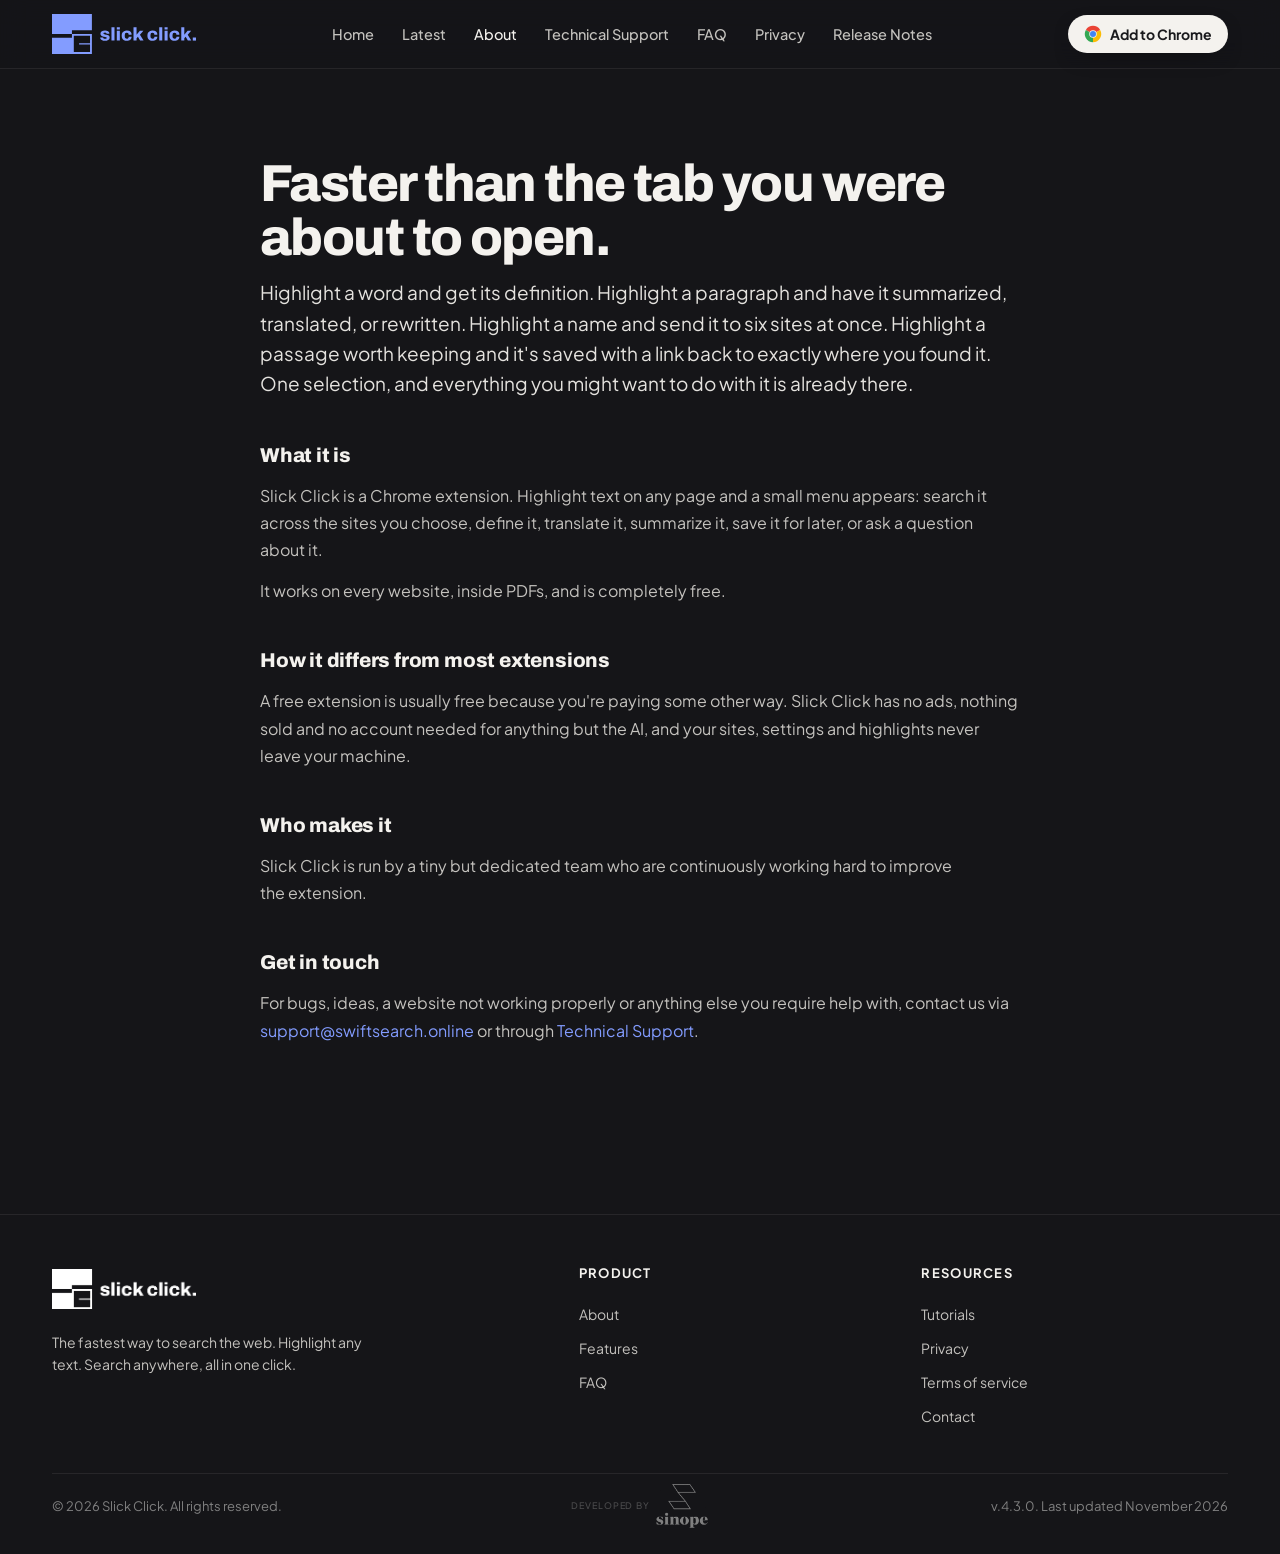
==== about.html @ 1b17d701 "Add files via upload" ====
<!doctype html>
<html lang="en">
<head>
<meta charset="utf-8" />
<meta name="viewport" content="width=device-width, initial-scale=1" />
<title>About | Slick Click</title>
<link rel="preconnect" href="https://fonts.googleapis.com" />
<link rel="preconnect" href="https://fonts.gstatic.com" crossorigin />
<link href="https://fonts.googleapis.com/css2?family=Archivo:wght@700;800&family=Plus+Jakarta+Sans:ital,wght@0,400;0,500;0,600;0,700;0,800;1,700;1,800&family=JetBrains+Mono:wght@400;500&display=swap" rel="stylesheet" />
<link rel="stylesheet" href="page.css" />
<style id="nav-match">.nav,nav{position:sticky;top:0;z-index:50;backdrop-filter:blur(14px) saturate(140%);-webkit-backdrop-filter:blur(14px) saturate(140%);background:rgba(21,21,24,0.55);border-bottom:1px solid var(--line)}.nav-inner,.nav-inner.wrap{height:68px;min-height:0;padding:0 32px;max-width:1240px;margin:0 auto}.brand img{height:40px!important;width:auto}.nav-links{gap:28px}.nav-cta{padding:10px 16px;transition:transform .15s,box-shadow .15s}.nav-cta:hover{transform:translateY(-1px);box-shadow:0 10px 30px -10px rgba(244,242,238,0.4);filter:none}</style>
<style id="nav-fit">@media (max-width:1180px){.nav-links{gap:18px!important}.nav-links a{font-size:13.5px!important}}@media (max-width:1020px){.nav-links{display:none!important}}</style>
<link rel="icon" href="/favicon.svg" type="image/svg+xml" /><link rel="icon" href="/favicon.ico" sizes="any" /><link rel="apple-touch-icon" href="/apple-touch-icon.png" /><style id="site-match">h1,h2,h3,h4{font-family:"Archivo","Plus Jakarta Sans",sans-serif!important;font-weight:800}h3,h4{font-weight:700}.brand-lockup{display:block;position:relative;height:40px;width:calc(40px * 3032 / 840);background:url(slick-click-lockup-noperiod.svg) left center/contain no-repeat}.brand-lockup::after{content:"";position:absolute;inset:0;background:url(slick-click-period.svg) left center/contain no-repeat}@media(prefers-reduced-motion:no-preference){.brand-lockup::after{animation:dotFlash 2.4s ease-in-out infinite}}@keyframes dotFlash{0%,100%{opacity:1}50%{opacity:.08}}</style></head>
<body>
<div class="bg"></div>
<div class="nav">
<div class="wrap nav-inner">
<a class="brand" href="index.html"><span class="brand-lockup" role="img" aria-label="Slick Click"></span></a>
<div class="nav-links"><a href="index.html">Home</a><a href="latest.html">Latest</a><a href="about.html" aria-current="page">About</a><a href="support.html">Technical Support</a><a href="index.html#faq">FAQ</a><a href="privacy.html">Privacy</a><a href="release-notes.html">Release Notes</a></div>
<a href="https://chromewebstore.google.com/detail/swift-search/lididcfmfpaiaeapmjpddgicifbjelja?hl=en-US&amp;utm_source=ext_sidebar" target="_blank" rel="noopener" class="nav-cta"><svg width="18" height="18" viewBox="0 0 24 24" fill="none"><path d="M12 12L2.474 6.5A11 11 0 0 1 21.526 6.5Z" fill="#EA4335"></path><path d="M12 12L21.526 6.5A11 11 0 0 1 12 23Z" fill="#FBBC05"></path><path d="M12 12L12 23A11 11 0 0 1 2.474 6.5Z" fill="#34A853"></path><circle cx="12" cy="12" r="5" fill="#F4F2EE"></circle><circle cx="12" cy="12" r="4" fill="#4285F4"></circle></svg> Add to Chrome</a>
</div>
</div>
<main class="wrap">
<article class="doc">
<h1>Faster than the tab you were about to open.</h1>
<p class="lede">Highlight a word and get its definition. Highlight a paragraph and have it summarized, translated, or rewritten. Highlight a name and send it to six sites at once. Highlight a passage worth keeping and it's saved with a link back to exactly where you found it. One selection, and everything you might want to do with it is already there.</p>
<h2>What it is</h2>
<p>Slick Click is a Chrome extension. Highlight text on any page and a small menu appears: search it across the sites you choose, define it, translate it, summarize it, save it for later, or ask a question about it.</p>
<p>It works on every website, inside PDFs, and is completely free.</p>
<h2>How it differs from most extensions</h2>
<p>A free extension is usually free because you're paying some other way. Slick Click has no ads, nothing sold and no account needed for anything but the AI, and your sites, settings and highlights never leave your machine.</p>
<h2>Who makes it</h2>
<p>Slick Click is run by a tiny but dedicated team who are continuously working hard to improve the extension.</p>
<h2>Get in touch</h2>
<p>For bugs, ideas, a website not working properly or anything else you require help with, contact us via <a href="mailto:support@swiftsearch.online">support@swiftsearch.online</a> or through <a href="support.html">Technical Support</a>.</p>
</article>
</main>
<footer>
<div class="wrap">
<div class="foot-grid">
<div>
<a class="brand foot-brand" href="index.html"><img src="slick-click-lockup.png" alt="Slick Click" /></a>
<p class="foot-blurb">The fastest way to search the web. Highlight any text. Search anywhere, all in one click.</p>
</div>
<div><h6>Product</h6><ul><li><a href="about.html">About</a></li><li><a href="index.html#features">Features</a></li><li><a href="index.html#faq">FAQ</a></li></ul></div>
<div><h6>Resources</h6><ul><li><a href="tutorials.html">Tutorials</a></li><li><a href="privacy.html">Privacy</a></li><li><a href="terms.html">Terms of service</a></li><li><a href="support.html">Contact</a></li></ul></div>
</div>
<div class="foot-bottom">
<span>© 2026 Slick Click. All rights reserved.</span>
<a href="https://sinope.online" class="sinope-credit-plain" title="Sinope, Publisher" aria-label="Developed by Sinope"><span class="dev-by">Developed by</span><img src="sinope-lockup-gray.png" alt="Sinope" /></a>
<span>v.4.3.0. Last updated November 2026</span>
</div>
</div>
</footer>
</body>
</html>
---- page.css ----
:root{--bg-0:#151518;--bg-1:#1a1a1d;--line:rgba(244,242,238,0.08);--line-2:rgba(244,242,238,0.14);--ink-0:#F4F2EE;--ink-1:#E4E2DE;--ink-2:#C4C2BE;--ink-3:#A19FA3;--blue:#839cff;--blue-soft:#839cff;--highlight:rgba(131,156,255,0.32);--font:'Plus Jakarta Sans',system-ui,-apple-system,sans-serif;--mono:'JetBrains Mono',ui-monospace,monospace}
*{box-sizing:border-box}html,body{margin:0;padding:0}
body{font-family:var(--font);color:var(--ink-1);background:var(--bg-0);-webkit-font-smoothing:antialiased;-moz-osx-font-smoothing:grayscale;overflow-x:hidden}
::selection{background:var(--highlight);color:#F4F2EE}
a{color:var(--blue-soft);text-decoration:none}a:hover{color:#9fb1ff}
.bg{position:fixed;inset:0;z-index:-1;pointer-events:none;background:#151518}
.wrap{max-width:1240px;margin:0 auto;padding:0 32px}
.nav{position:sticky;top:0;z-index:50;backdrop-filter:blur(14px) saturate(140%);-webkit-backdrop-filter:blur(14px) saturate(140%);background:rgba(21,21,24,0.55);border-bottom:1px solid var(--line)}
.nav-inner{display:flex;align-items:center;justify-content:space-between;min-height:68px;gap:20px;padding-top:10px;padding-bottom:10px}
.brand{display:inline-flex;align-items:center}.brand img{height:34px;width:auto;display:block}
.nav-links{display:flex;gap:22px;flex-wrap:nowrap}
.nav-links a{white-space:nowrap;font-size:14.5px;color:var(--ink-2);font-weight:500;transition:color .15s}
.nav-links a:hover,.nav-links a[aria-current="page"]{color:#F4F2EE}
.nav-cta{white-space:nowrap;display:inline-flex;align-items:center;gap:8px;padding:10px 18px;border-radius:999px;font-size:14px;font-weight:700;color:#1a1a1d;background:#F4F2EE;box-shadow:0 8px 24px -12px rgba(0,0,0,.6)}
.nav-cta:hover{color:#1a1a1d;filter:brightness(1.06)}
main,main.wrap{padding-top:88px;padding-bottom:96px}
.doc{max-width:760px;margin:0 auto}
.doc .eyebrow{font-size:12px;font-weight:700;letter-spacing:.18em;text-transform:uppercase;color:var(--blue-soft);margin-bottom:14px}
.doc h1{margin:0 0 12px;font-size:clamp(34px,5vw,52px);line-height:1.04;letter-spacing:-.03em;color:#F4F2EE}
.doc .updated{margin:0 0 40px;font-family:var(--mono);font-size:13px;color:var(--ink-3)}
.doc .lede{font-size:19px;line-height:1.6;color:var(--ink-1);margin:0 0 40px;text-wrap:pretty}
.doc h2{margin:44px 0 14px;font-size:20px;line-height:1.25;letter-spacing:-.01em;color:#F4F2EE}
.doc h2 .n{font-family:var(--mono);font-size:14px;color:var(--blue-soft);margin-right:10px}
.doc p,.doc li{font-size:16px;line-height:1.7;color:var(--ink-2);text-wrap:pretty}
.doc p{margin:0 0 14px}
.doc ul{margin:0 0 16px;padding-left:20px;display:grid;gap:8px}
.doc strong{color:var(--ink-1);font-weight:700}
.doc .callout{margin:0 0 36px;padding:20px 22px;border:1px solid var(--line-2);border-radius:14px;background:linear-gradient(180deg,rgba(244,242,238,.04),rgba(244,242,238,.01))}
.doc .callout p:last-child{margin:0}
.doc hr{margin:48px 0 0;border:0;border-top:1px solid var(--line)}
.doc .doc-foot{margin-top:24px;display:flex;gap:18px;flex-wrap:wrap;font-size:14px}
footer{border-top:1px solid var(--line);margin-top:60px;padding:50px 0 40px}
.foot-grid{display:grid;grid-template-columns:1.6fr 1fr 1fr;gap:36px;margin-bottom:40px}
.foot-grid h6{color:#F4F2EE;margin:0 0 16px;font-size:13px;text-transform:uppercase;letter-spacing:.1em;font-weight:700}
.foot-grid a,.foot-grid li{display:block;color:var(--ink-2);font-size:14px;padding:4px 0;list-style:none}
.foot-grid a:hover{color:#F4F2EE}.foot-grid ul{padding:0;margin:0}
.foot-brand{margin-bottom:18px}.foot-brand img{height:40px;width:auto}
.foot-blurb{color:var(--ink-2);font-size:14px;line-height:1.6;margin:0;max-width:320px}
.foot-bottom{display:flex;justify-content:space-between;align-items:center;color:#808080;font-size:13px;padding-top:24px;border-top:1px solid var(--line);gap:16px;position:relative}
.foot-bottom a{color:#808080}.foot-bottom a:hover{color:#F4F2EE}
.sinope-credit-plain{display:inline-flex;align-items:center;gap:0;color:#808080;position:absolute;left:50%;top:calc(50% + 12px);transform:translate(-50%,-50%)}
.sinope-credit-plain:hover{color:#808080}
.sinope-credit-plain img{height:46px;width:auto;display:block;margin-left:5px}
.sinope-credit-plain .dev-by{font-size:9px;text-transform:uppercase;letter-spacing:.1em;opacity:.5;font-weight:500}
@media (max-width:880px){.nav-links{display:none}main,main.wrap{padding-top:64px;padding-bottom:72px}.foot-grid{grid-template-columns:1fr 1fr}.sinope-credit-plain{position:static;transform:none}.foot-bottom{flex-wrap:wrap;gap:12px}}

/* Utility (auth) pages */
.auth{max-width:460px;margin:0 auto}
.auth-card{border:1px solid var(--line-2);border-radius:16px;padding:32px;background:linear-gradient(180deg,rgba(244,242,238,.04),rgba(244,242,238,.01)),#101012}
.auth h1{margin:0 0 10px;font-size:26px;line-height:1.2;letter-spacing:-.02em;color:#F4F2EE}
.auth .eyebrow{font-size:12px;font-weight:700;letter-spacing:.18em;text-transform:uppercase;color:var(--blue-soft);margin-bottom:12px}
.auth p{font-size:15px;line-height:1.6;color:var(--ink-2);margin:0}
.auth .subhead{margin:0 0 24px}
.status{display:flex;align-items:center;gap:10px;padding:14px 16px;border-radius:12px;border:1px solid var(--line-2);background:rgba(244,242,238,.03);margin:0 0 20px}
.status p{margin:0;font-size:14.5px;line-height:1.5;color:var(--ink-1)}
.status--working{border-color:var(--line-2);background:rgba(244,242,238,.04)}
.status--working p{color:var(--ink-2)}
.status--ok{border-color:rgba(52,168,83,.38);background:rgba(52,168,83,.12)}
.status--ok p{color:#7bd996}
.status--error{border-color:rgba(239,68,68,.4);background:rgba(239,68,68,.12)}
.status--error p{color:#f98a8a}
.status--info{border-color:rgba(131,156,255,.4);background:rgba(131,156,255,.12)}
.status--info p{color:var(--blue-soft)}
.spinner{flex:0 0 auto;width:15px;height:15px;border-radius:50%;border:2px solid rgba(244,242,238,.18);border-top-color:var(--blue-soft);animation:spin .8s linear infinite}
@keyframes spin{to{transform:rotate(360deg)}}
.field{display:grid;gap:7px;margin:0 0 18px}
.field label{font-size:13px;font-weight:600;color:var(--ink-1)}
.field input{width:100%;padding:11px 14px;border-radius:10px;border:1px solid var(--line-2);background:rgba(0,0,0,.25);color:#F4F2EE;font-family:var(--font);font-size:15px;outline:none}
.field input::placeholder{color:var(--ink-3)}
.field input:focus{border-color:var(--blue-soft);box-shadow:0 0 0 3px rgba(131,156,255,.16)}
.field .hint{font-size:12.5px;color:var(--ink-3)}
.btn{white-space:nowrap;display:inline-flex;align-items:center;justify-content:center;gap:8px;width:100%;padding:12px 18px;border:0;border-radius:10px;font-family:var(--font);font-size:15px;font-weight:700;color:#151518;background:#839cff;box-shadow:none;cursor:pointer}
.btn:hover{color:#151518;background:#9fb1ff;filter:none}
[hidden]{display:none!important}
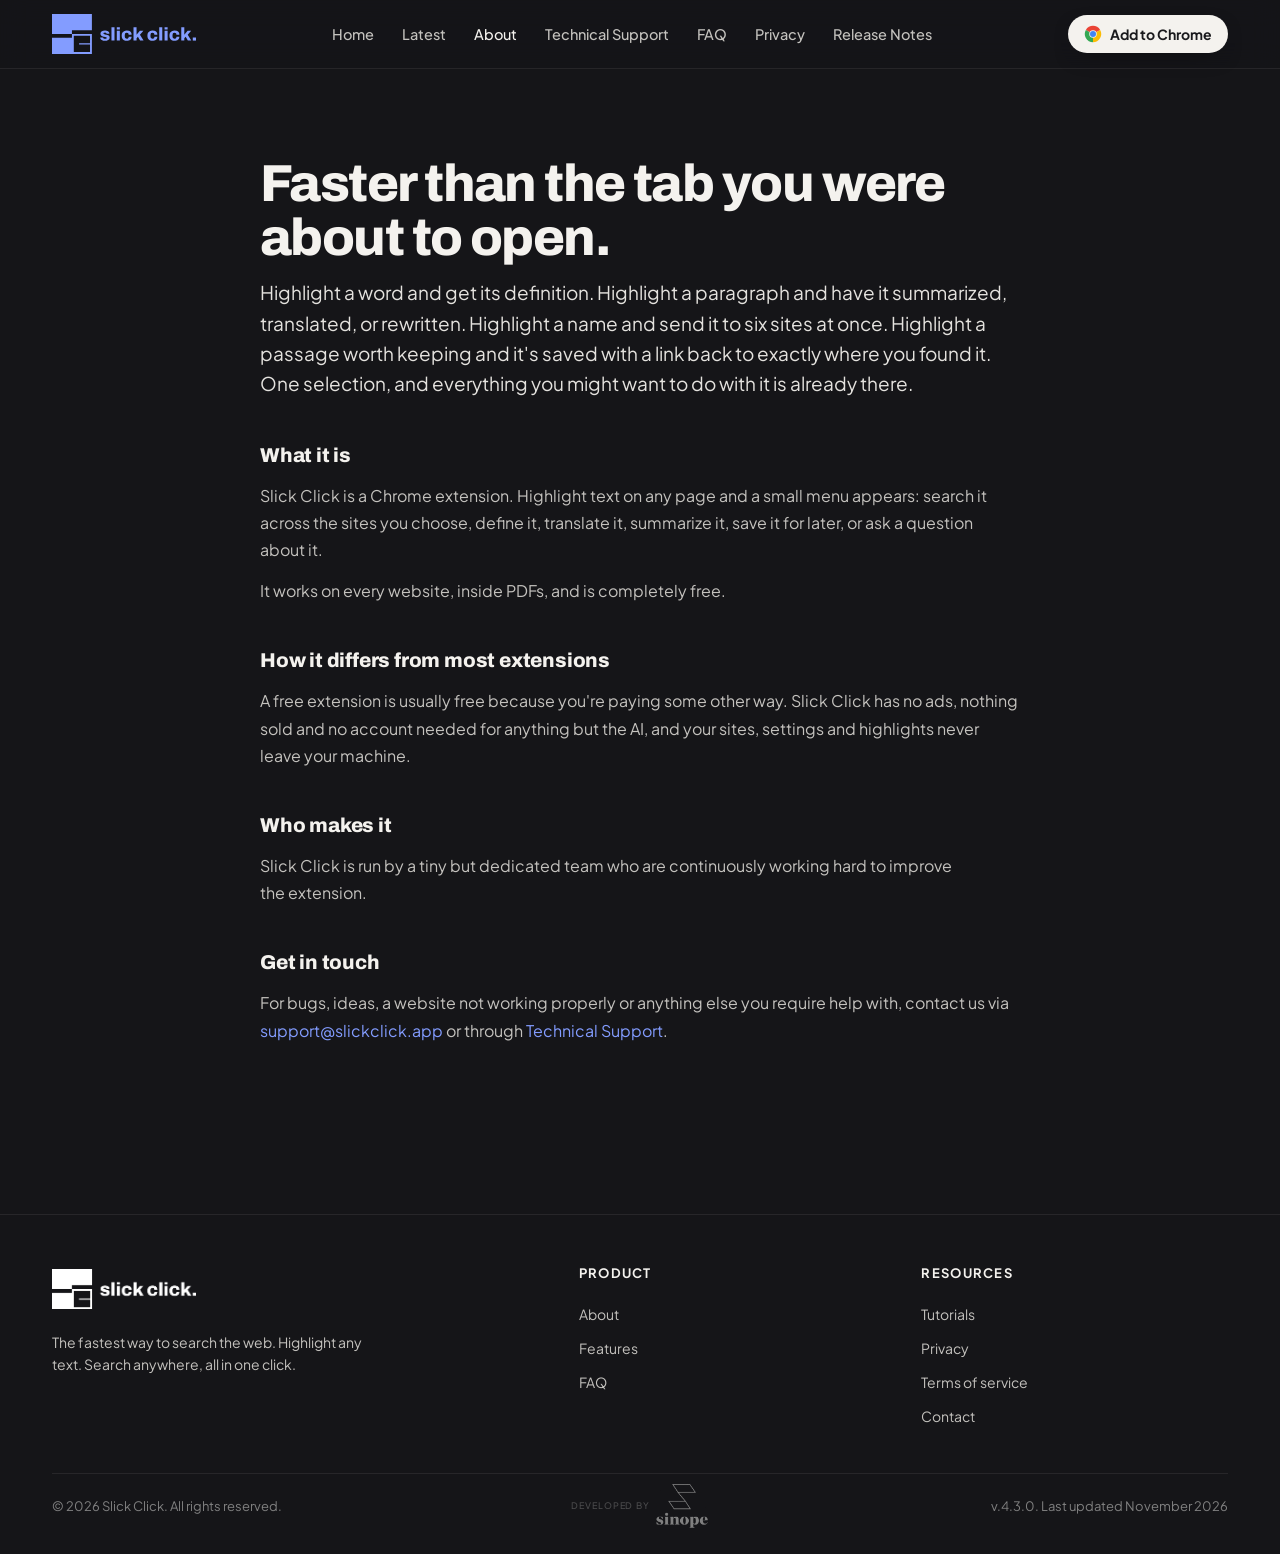
==== commit 836bb5b8: "Add files via upload" ====
--- a/about.html
+++ b/about.html
@@ -32,7 +32,7 @@
 <h2>Who makes it</h2>
 <p>Slick Click is run by a tiny but dedicated team who are continuously working hard to improve the extension.</p>
 <h2>Get in touch</h2>
-<p>For bugs, ideas, a website not working properly or anything else you require help with, contact us via <a href="mailto:support@swiftsearch.online">support@swiftsearch.online</a> or through <a href="support.html">Technical Support</a>.</p>
+<p>For bugs, ideas, a website not working properly or anything else you require help with, contact us via <a href="mailto:support@slickclick.app">support@slickclick.app</a> or through <a href="support.html">Technical Support</a>.</p>
 </article>
 </main>
 <footer>
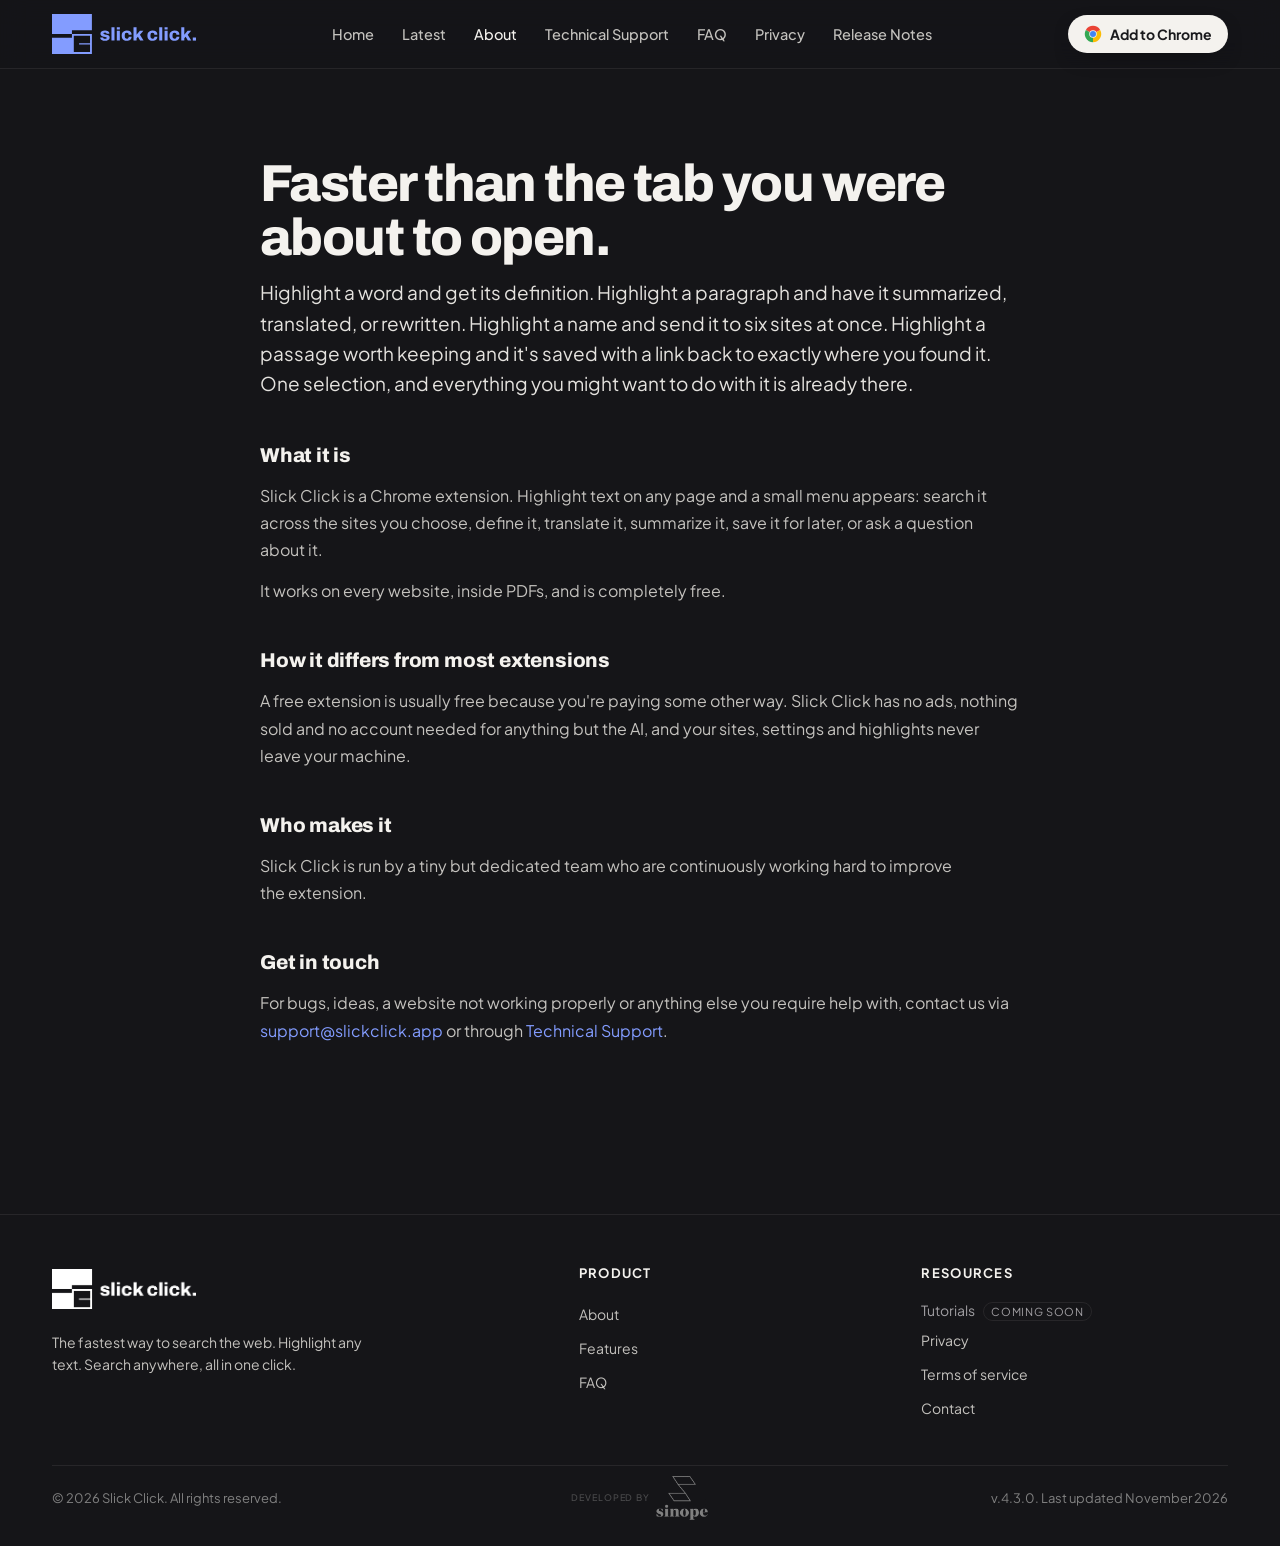
==== commit 57c1ca67: "Add files via upload" ====
--- a/about.html
+++ b/about.html
@@ -10,7 +10,7 @@
 <link rel="stylesheet" href="page.css" />
 <style id="nav-match">.nav,nav{position:sticky;top:0;z-index:50;backdrop-filter:blur(14px) saturate(140%);-webkit-backdrop-filter:blur(14px) saturate(140%);background:rgba(21,21,24,0.55);border-bottom:1px solid var(--line)}.nav-inner,.nav-inner.wrap{height:68px;min-height:0;padding:0 32px;max-width:1240px;margin:0 auto}.brand img{height:40px!important;width:auto}.nav-links{gap:28px}.nav-cta{padding:10px 16px;transition:transform .15s,box-shadow .15s}.nav-cta:hover{transform:translateY(-1px);box-shadow:0 10px 30px -10px rgba(244,242,238,0.4);filter:none}</style>
 <style id="nav-fit">@media (max-width:1180px){.nav-links{gap:18px!important}.nav-links a{font-size:13.5px!important}}@media (max-width:1020px){.nav-links{display:none!important}}</style>
-<link rel="icon" href="/favicon.svg" type="image/svg+xml" /><link rel="icon" href="/favicon.ico" sizes="any" /><link rel="apple-touch-icon" href="/apple-touch-icon.png" /><style id="site-match">h1,h2,h3,h4{font-family:"Archivo","Plus Jakarta Sans",sans-serif!important;font-weight:800}h3,h4{font-weight:700}.brand-lockup{display:block;position:relative;height:40px;width:calc(40px * 3032 / 840);background:url(slick-click-lockup-noperiod.svg) left center/contain no-repeat}.brand-lockup::after{content:"";position:absolute;inset:0;background:url(slick-click-period.svg) left center/contain no-repeat}@media(prefers-reduced-motion:no-preference){.brand-lockup::after{animation:dotFlash 2.4s ease-in-out infinite}}@keyframes dotFlash{0%,100%{opacity:1}50%{opacity:.08}}</style></head>
+<link rel="icon" href="/favicon.svg" type="image/svg+xml" /><link rel="icon" href="/favicon.ico" sizes="any" /><link rel="apple-touch-icon" href="/apple-touch-icon.png" /><style id="site-match">h1,h2,h3,h4{font-family:"Archivo","Plus Jakarta Sans",sans-serif!important;font-weight:800}h3,h4{font-weight:700}.brand-lockup{display:block;position:relative;height:40px;width:calc(40px * 3032 / 840);background:url(slick-click-lockup-noperiod.svg) left center/contain no-repeat}.brand-lockup::after{content:"";position:absolute;inset:0;background:url(slick-click-period.svg) left center/contain no-repeat}@media(prefers-reduced-motion:no-preference){.brand-lockup::after{animation:dotFlash 2.4s ease-in-out infinite}}@keyframes dotFlash{0%,100%{opacity:1}50%{opacity:.08}}</style><link rel="stylesheet" href="mobile.css" /><script defer src="mobile.js"></script></head>
 <body>
 <div class="bg"></div>
 <div class="nav">
@@ -43,7 +43,7 @@
 <p class="foot-blurb">The fastest way to search the web. Highlight any text. Search anywhere, all in one click.</p>
 </div>
 <div><h6>Product</h6><ul><li><a href="about.html">About</a></li><li><a href="index.html#features">Features</a></li><li><a href="index.html#faq">FAQ</a></li></ul></div>
-<div><h6>Resources</h6><ul><li><a href="tutorials.html">Tutorials</a></li><li><a href="privacy.html">Privacy</a></li><li><a href="terms.html">Terms of service</a></li><li><a href="support.html">Contact</a></li></ul></div>
+<div><h6>Resources</h6><ul><li><span style="color:var(--ink-3);cursor:default" aria-disabled="true">Tutorials <em style="font-size:11px;font-style:normal;letter-spacing:.06em;text-transform:uppercase;margin-left:6px;padding:2px 7px;border:1px solid var(--line);border-radius:999px">Coming soon</em></span></li><li><a href="privacy.html">Privacy</a></li><li><a href="terms.html">Terms of service</a></li><li><a href="support.html">Contact</a></li></ul></div>
 </div>
 <div class="foot-bottom">
 <span>© 2026 Slick Click. All rights reserved.</span>
--- a/mobile.css
+++ b/mobile.css
@@ -0,0 +1,63 @@
+.nav-burger{display:none;width:44px;height:44px;border:0;background:none;padding:0;margin-left:auto;cursor:pointer;color:#F4F2EE;align-items:center;justify-content:center;flex:none}
+.nav-burger span,.nav-burger span:before,.nav-burger span:after{display:block;width:22px;height:2px;border-radius:2px;background:currentColor;transition:transform .2s,opacity .2s}
+.nav-burger span{position:relative}.nav-burger span:before,.nav-burger span:after{content:"";position:absolute;left:0}
+.nav-burger span:before{top:-7px}.nav-burger span:after{top:7px}
+.nav-open .nav-burger span{background:transparent}.nav-open .nav-burger span:before{transform:translateY(7px) rotate(45deg)}.nav-open .nav-burger span:after{transform:translateY(-7px) rotate(-45deg)}
+.nav-menu{display:none}
+@media (max-width:1020px){
+.nav-burger{display:inline-flex}
+.nav-inner{gap:8px!important}
+.nav-menu{position:absolute;left:0;right:0;top:100%;display:none;flex-direction:column;padding:8px 20px 20px;background:rgba(21,21,24,.97);border-bottom:1px solid rgba(244,242,238,.14);max-height:calc(100vh - 68px);overflow:auto}
+.nav-open .nav-menu{display:flex}
+.nav-menu a{padding:14px 4px;font-size:17px;font-weight:600;color:#C4C2BE;border-bottom:1px solid rgba(244,242,238,.08)}
+.nav-menu a[aria-current="page"]{color:#F4F2EE}
+.nav-menu .soon{opacity:.5;pointer-events:none}
+.nav-menu .nav-cta{margin-top:16px;justify-content:center;border:0;padding:14px 18px;color:#1a1a1d;font-size:16px}
+}
+@media (max-width:640px){
+.wrap{padding-left:20px!important;padding-right:20px!important}
+.nav-inner>.nav-cta{display:none!important}
+.brand img,.brand-lockup{max-height:30px}
+h1{overflow-wrap:anywhere}
+img,video,iframe,svg{max-width:100%}
+.foot-grid{grid-template-columns:1fr!important}
+.foot-bottom{flex-direction:column!important;text-align:center}
+.post{padding:20px!important}
+input,textarea,select{font-size:16px!important;max-width:100%}
+table{display:block;overflow-x:auto}
+pre{overflow-x:auto}
+.rn-entry-head{flex-wrap:wrap!important;min-width:0}.rn-entry-head h3{white-space:normal!important;min-width:0;overflow-wrap:anywhere}
+}
+@media (max-width:880px){
+.compat-section{padding:56px 0 40px!important}
+.compat-section h2{font-size:clamp(26px,7.5vw,36px)!important;line-height:1.1}
+.compat-section>.wrap{margin-bottom:28px!important}
+.compat-split{padding:0 20px!important;gap:20px!important}
+.compat-card{flex:none!important;width:100%}
+.compat-stage{flex-direction:row!important;gap:10px!important;width:100%}
+.compat-track{flex:1 1 0;min-width:0;gap:10px!important;align-items:stretch!important}
+.compat-chip{min-width:0!important;padding:10px 12px!important;gap:10px!important;font-size:14px!important}
+.compat-chip span{overflow:hidden;text-overflow:ellipsis;white-space:nowrap}
+.compat-chip img{width:24px;height:24px;flex:none}
+}
+@media (max-width:640px){
+#features .feature-stats .stats-block{align-items:flex-start!important;text-align:left!important;padding:24px 22px!important;gap:18px!important}
+#features .feature-stats .stats-block .stats{flex-direction:column!important;flex-wrap:nowrap!important;justify-content:flex-start!important;align-items:flex-start!important;gap:18px!important}
+#features .feature-stats .stats-block .stat{align-items:flex-start!important;text-align:left!important}
+#features .feature-stats .stat-tip{right:auto!important;left:-8px;width:min(310px,calc(100vw - 64px))}
+}
+@media (max-width:880px){
+#features>.wrap{display:flex;flex-direction:column;gap:16px}
+#features .section-head{order:-1}
+#features .bp,#features .bp-top,#features .bp-left,#features .bp-mid,#features .bp-right,#features .bp-bot{display:contents!important}
+#features .bp>.bp-lines,#features .bp-lines{display:none!important}
+#features .bp-img{width:100%;height:auto;order:0}
+#features .feature-groups{order:2}
+#features .bp-ctrl{order:3;padding-left:0!important;margin-top:16px}
+#features .bp-ctrl .group-label{margin-left:0!important}
+#features .bp-ci:before,#features .bp-ci:after,#features .bp-ctrl .feature:before,#features .bp-ctrl .feature:after{display:none!important}
+#features .feature-stats{order:4}
+}
+@media (hover:none){
+.feature:hover,#features .feature:hover{transform:none!important}
+}
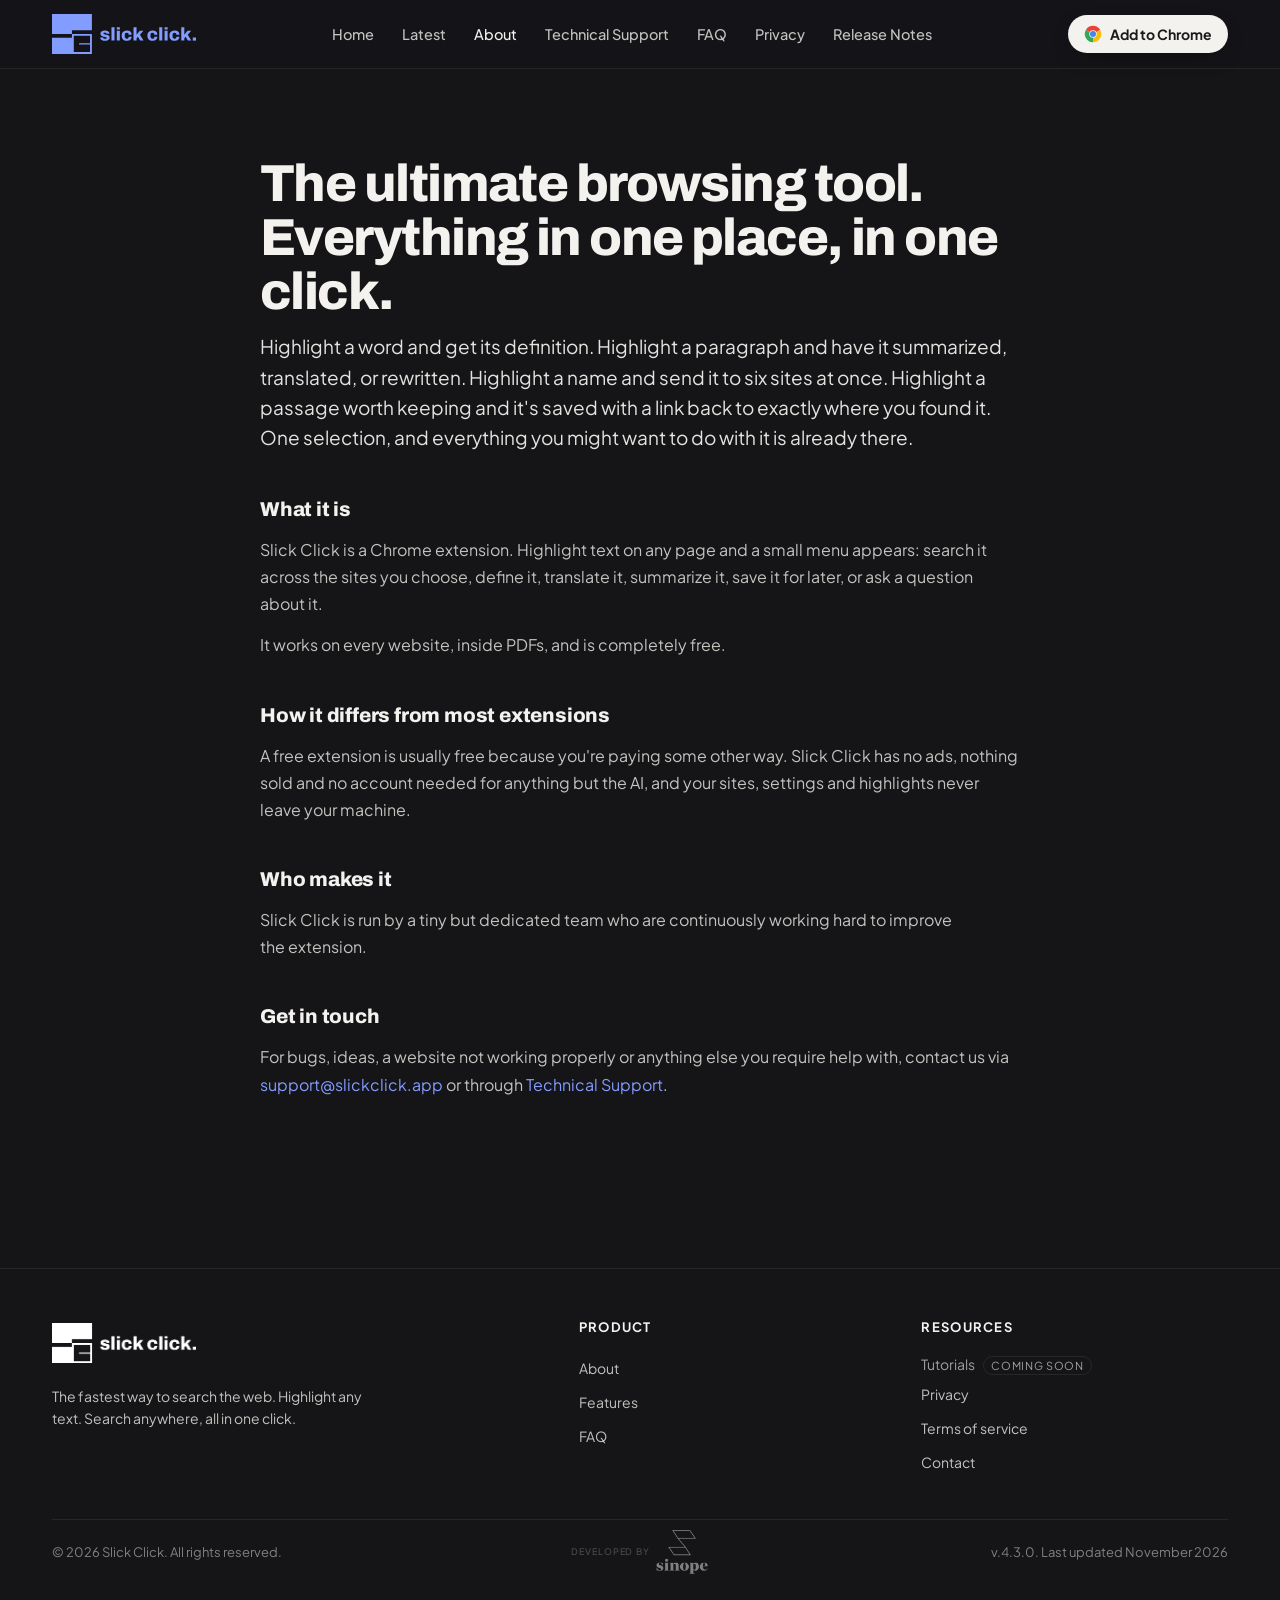
==== commit f8f7d758: "Add files via upload" ====
--- a/about.html
+++ b/about.html
@@ -6,7 +6,7 @@
 <title>About | Slick Click</title>
 <link rel="preconnect" href="https://fonts.googleapis.com" />
 <link rel="preconnect" href="https://fonts.gstatic.com" crossorigin />
-<link href="https://fonts.googleapis.com/css2?family=Archivo:wght@700;800&family=Plus+Jakarta+Sans:ital,wght@0,400;0,500;0,600;0,700;0,800;1,700;1,800&family=JetBrains+Mono:wght@400;500&display=swap" rel="stylesheet" />
+<link href="https://fonts.googleapis.com/css2?family=Archivo:wght@700;800&family=Plus+Jakarta+Sans:ital,wght@0,400;0,500;0,600;0,700;0,800;1,700;1,800&display=swap" rel="stylesheet" />
 <link rel="stylesheet" href="page.css" />
 <style id="nav-match">.nav,nav{position:sticky;top:0;z-index:50;backdrop-filter:blur(14px) saturate(140%);-webkit-backdrop-filter:blur(14px) saturate(140%);background:rgba(21,21,24,0.55);border-bottom:1px solid var(--line)}.nav-inner,.nav-inner.wrap{height:68px;min-height:0;padding:0 32px;max-width:1240px;margin:0 auto}.brand img{height:40px!important;width:auto}.nav-links{gap:28px}.nav-cta{padding:10px 16px;transition:transform .15s,box-shadow .15s}.nav-cta:hover{transform:translateY(-1px);box-shadow:0 10px 30px -10px rgba(244,242,238,0.4);filter:none}</style>
 <style id="nav-fit">@media (max-width:1180px){.nav-links{gap:18px!important}.nav-links a{font-size:13.5px!important}}@media (max-width:1020px){.nav-links{display:none!important}}</style>
@@ -22,7 +22,7 @@
 </div>
 <main class="wrap">
 <article class="doc">
-<h1>Faster than the tab you were about to open.</h1>
+<h1>The ultimate browsing tool. Everything in one place, in one click.</h1>
 <p class="lede">Highlight a word and get its definition. Highlight a paragraph and have it summarized, translated, or rewritten. Highlight a name and send it to six sites at once. Highlight a passage worth keeping and it's saved with a link back to exactly where you found it. One selection, and everything you might want to do with it is already there.</p>
 <h2>What it is</h2>
 <p>Slick Click is a Chrome extension. Highlight text on any page and a small menu appears: search it across the sites you choose, define it, translate it, summarize it, save it for later, or ask a question about it.</p>
--- a/page.css
+++ b/page.css
@@ -1,4 +1,4 @@
-:root{--bg-0:#151518;--bg-1:#1a1a1d;--line:rgba(244,242,238,0.08);--line-2:rgba(244,242,238,0.14);--ink-0:#F4F2EE;--ink-1:#E4E2DE;--ink-2:#C4C2BE;--ink-3:#A19FA3;--blue:#839cff;--blue-soft:#839cff;--highlight:rgba(131,156,255,0.32);--font:'Plus Jakarta Sans',system-ui,-apple-system,sans-serif;--mono:'JetBrains Mono',ui-monospace,monospace}
+:root{--bg-0:#151518;--bg-1:#1a1a1d;--line:rgba(244,242,238,0.08);--line-2:rgba(244,242,238,0.14);--ink-0:#F4F2EE;--ink-1:#E4E2DE;--ink-2:#C4C2BE;--ink-3:#A19FA3;--blue:#839cff;--blue-soft:#839cff;--highlight:rgba(131,156,255,0.32);--font:'Plus Jakarta Sans',system-ui,-apple-system,sans-serif;--mono: 'Plus Jakarta Sans', system-ui, -apple-system, sans-serif}
 *{box-sizing:border-box}html,body{margin:0;padding:0}
 body{font-family:var(--font);color:var(--ink-1);background:var(--bg-0);-webkit-font-smoothing:antialiased;-moz-osx-font-smoothing:grayscale;overflow-x:hidden}
 ::selection{background:var(--highlight);color:#F4F2EE}
--- a/mobile.css
+++ b/mobile.css
@@ -61,3 +61,12 @@
 @media (hover:none){
 .feature:hover,#features .feature:hover{transform:none!important}
 }
+
+@media (max-width:860px){.cube-next,.cube-back{padding:8px 14px!important;font-size:12px!important;gap:6px!important;right:auto}.cube-next{right:14px!important;bottom:14px!important}.cube-back{left:14px!important;bottom:14px!important}.cube-next svg{width:12px!important;height:12px!important}}
+
+.bp-pic{display:contents}.bp-num,.bp-pin{display:none}
+@media (max-width:880px){#features .bp-pic{display:block;position:relative;width:100%;order:0}#features .bp-pic .bp-img{display:block;width:100%;height:auto}.bp-pin{display:flex;position:absolute;width:24px;height:24px;margin:-12px 0 0 -12px;border-radius:50%;background:#839CFF;color:#151518;border:2px solid #fff;box-shadow:0 1px 6px rgba(0,0,0,.35);font:800 12px/1 "Plus Jakarta Sans",sans-serif;font-style:normal;align-items:center;justify-content:center;pointer-events:none}#features .bp-card h4{display:flex;align-items:center;gap:10px}.bp-num{display:inline-flex;flex:none;width:24px;height:24px;border-radius:50%;background:#839CFF;color:#151518;font:800 12px/1 "Plus Jakarta Sans",sans-serif;align-items:center;justify-content:center}}
+
+@media (max-width:880px){.kbp-kb{padding:10px 8px!important;overflow:visible}.kbp-key[data-n],.kbp-ud[data-n]{position:relative;overflow:visible!important}.kbp-key[data-n]::after,.kbp-ud[data-n]::after{content:attr(data-n);position:absolute;top:-11px;right:-6px;width:18px;height:18px;border-radius:50%;background:#839CFF;color:#151518;border:2px solid #fff;box-sizing:content-box;font:800 11px/18px "Plus Jakarta Sans",sans-serif;text-align:center;z-index:2;margin:-2px}.kbp .feature h4{display:flex;align-items:center;gap:10px}.kbp-l,.kbp-r,.kbp-b{margin:0}.kbp{row-gap:14px!important}.kbp-l,.kbp-r{gap:14px!important}.kbp-b{gap:14px!important}}
+
+@media (max-width:860px){.cube-stats{container-type:inline-size}.cube-stats .sq-wrap{width:100%;padding:0 5%;box-sizing:border-box}.cube-stats .sq-wrap .sq-no{font-size:4.5cqw!important;white-space:nowrap}.cube-stats .sq-wrap .sq2{margin-top:2.2cqw!important}.cube-stats .sq-wrap .sq3{margin-top:9cqw!important}.cube-stats .sq-wrap .sq-one{font-size:9cqw!important}}
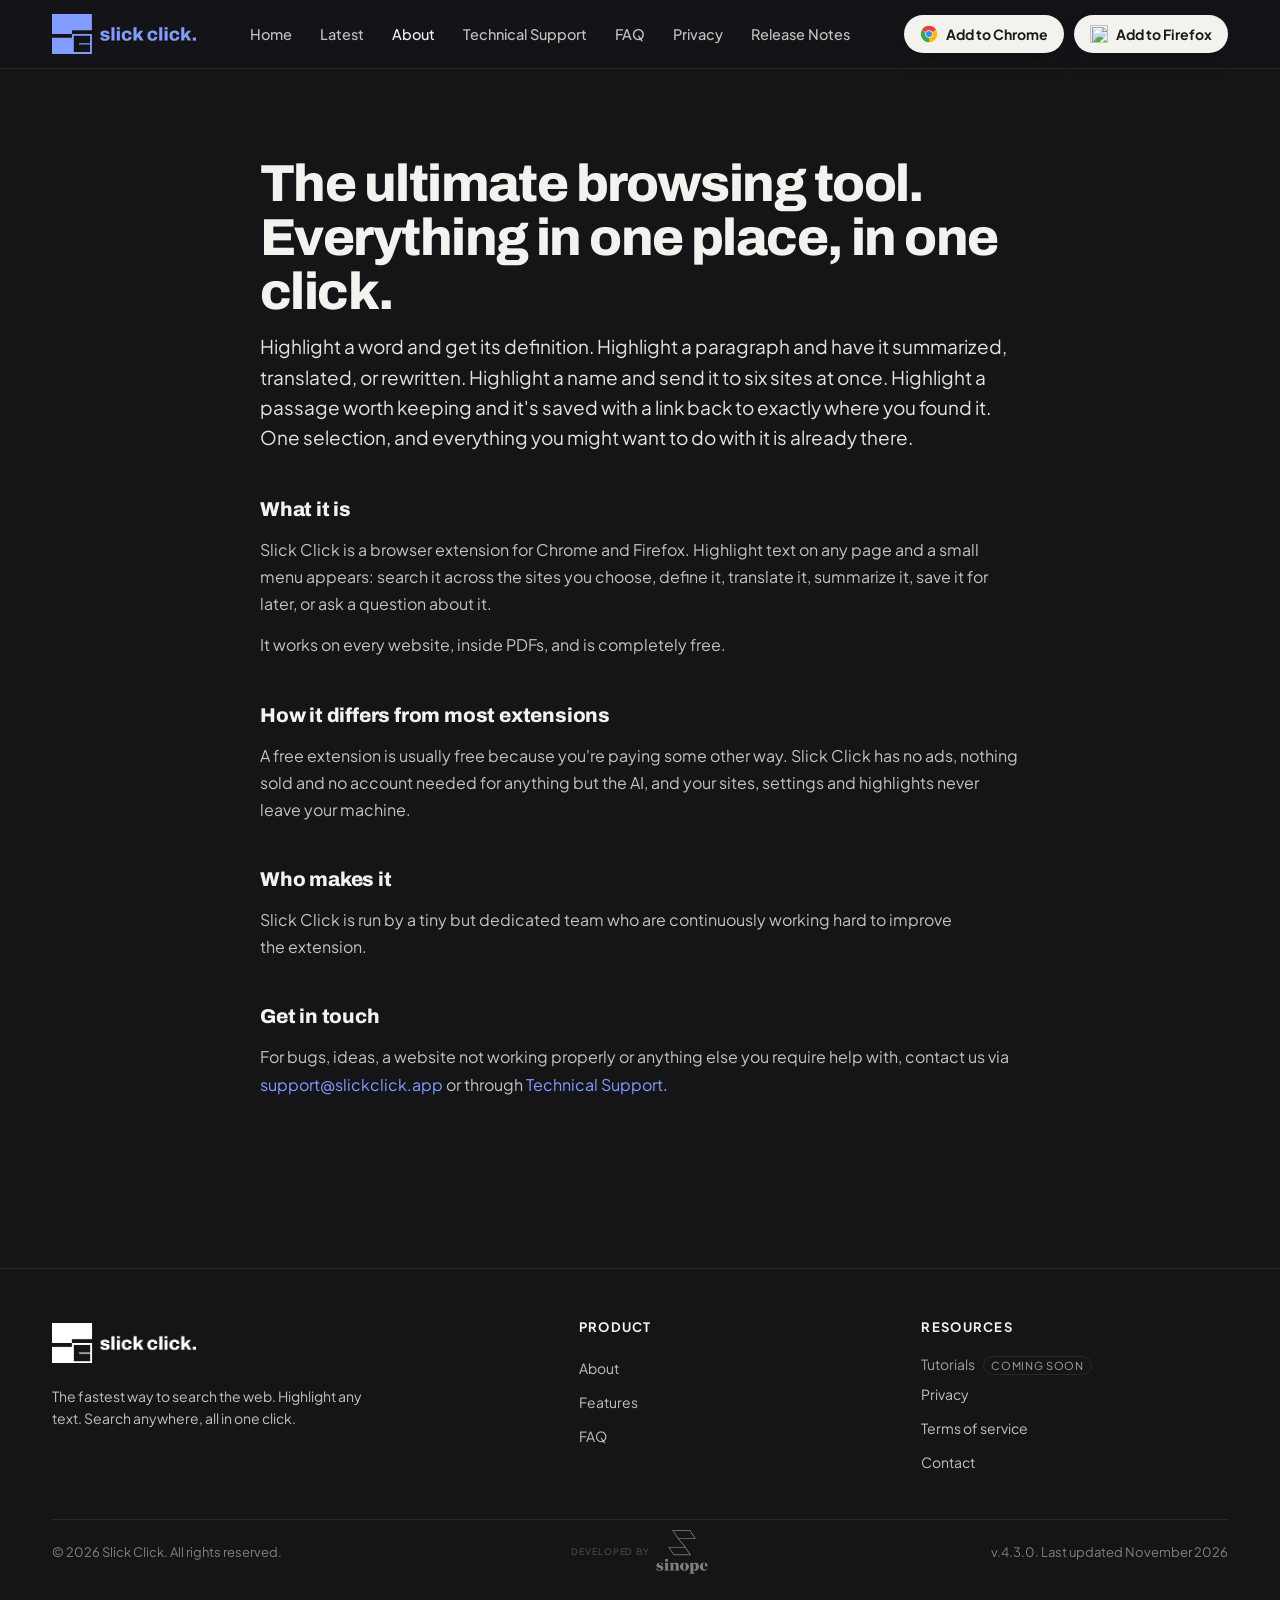
==== commit bbcb7e4d: "Add files via upload" ====
--- a/about.html
+++ b/about.html
@@ -10,14 +10,14 @@
 <link rel="stylesheet" href="page.css" />
 <style id="nav-match">.nav,nav{position:sticky;top:0;z-index:50;backdrop-filter:blur(14px) saturate(140%);-webkit-backdrop-filter:blur(14px) saturate(140%);background:rgba(21,21,24,0.55);border-bottom:1px solid var(--line)}.nav-inner,.nav-inner.wrap{height:68px;min-height:0;padding:0 32px;max-width:1240px;margin:0 auto}.brand img{height:40px!important;width:auto}.nav-links{gap:28px}.nav-cta{padding:10px 16px;transition:transform .15s,box-shadow .15s}.nav-cta:hover{transform:translateY(-1px);box-shadow:0 10px 30px -10px rgba(244,242,238,0.4);filter:none}</style>
 <style id="nav-fit">@media (max-width:1180px){.nav-links{gap:18px!important}.nav-links a{font-size:13.5px!important}}@media (max-width:1020px){.nav-links{display:none!important}}</style>
-<link rel="icon" href="/favicon.svg" type="image/svg+xml" /><link rel="icon" href="/favicon.ico" sizes="any" /><link rel="apple-touch-icon" href="/apple-touch-icon.png" /><style id="site-match">h1,h2,h3,h4{font-family:"Archivo","Plus Jakarta Sans",sans-serif!important;font-weight:800}h3,h4{font-weight:700}.brand-lockup{display:block;position:relative;height:40px;width:calc(40px * 3032 / 840);background:url(slick-click-lockup-noperiod.svg) left center/contain no-repeat}.brand-lockup::after{content:"";position:absolute;inset:0;background:url(slick-click-period.svg) left center/contain no-repeat}@media(prefers-reduced-motion:no-preference){.brand-lockup::after{animation:dotFlash 2.4s ease-in-out infinite}}@keyframes dotFlash{0%,100%{opacity:1}50%{opacity:.08}}</style><link rel="stylesheet" href="mobile.css" /><script defer src="mobile.js"></script></head>
+<link rel="icon" href="/favicon.svg" type="image/svg+xml" /><link rel="icon" href="/favicon.ico" sizes="any" /><link rel="apple-touch-icon" href="/apple-touch-icon.png" /><style id="site-match">h1,h2,h3,h4{font-family:"Archivo","Plus Jakarta Sans",sans-serif!important;font-weight:800}h3,h4{font-weight:700}.brand-lockup{display:block;position:relative;height:40px;width:calc(40px * 3032 / 840);background:url(slick-click-lockup-noperiod.svg) left center/contain no-repeat}.brand-lockup::after{content:"";position:absolute;inset:0;background:url(slick-click-period.svg) left center/contain no-repeat}@media(prefers-reduced-motion:no-preference){.brand-lockup::after{animation:dotFlash 2.4s ease-in-out infinite}}@keyframes dotFlash{0%,100%{opacity:1}50%{opacity:.08}}</style><link rel="stylesheet" href="mobile.css" /><script defer src="mobile.js"></script><style>.nav-ctas{display:flex;gap:10px;align-items:center}</style></head>
 <body>
 <div class="bg"></div>
 <div class="nav">
 <div class="wrap nav-inner">
 <a class="brand" href="index.html"><span class="brand-lockup" role="img" aria-label="Slick Click"></span></a>
 <div class="nav-links"><a href="index.html">Home</a><a href="latest.html">Latest</a><a href="about.html" aria-current="page">About</a><a href="support.html">Technical Support</a><a href="index.html#faq">FAQ</a><a href="privacy.html">Privacy</a><a href="release-notes.html">Release Notes</a></div>
-<a href="https://chromewebstore.google.com/detail/swift-search/lididcfmfpaiaeapmjpddgicifbjelja?hl=en-US&amp;utm_source=ext_sidebar" target="_blank" rel="noopener" class="nav-cta"><svg width="18" height="18" viewBox="0 0 24 24" fill="none"><path d="M12 12L2.474 6.5A11 11 0 0 1 21.526 6.5Z" fill="#EA4335"></path><path d="M12 12L21.526 6.5A11 11 0 0 1 12 23Z" fill="#FBBC05"></path><path d="M12 12L12 23A11 11 0 0 1 2.474 6.5Z" fill="#34A853"></path><circle cx="12" cy="12" r="5" fill="#F4F2EE"></circle><circle cx="12" cy="12" r="4" fill="#4285F4"></circle></svg> Add to Chrome</a>
+<div class="nav-ctas"><a href="https://chromewebstore.google.com/detail/swift-search/lididcfmfpaiaeapmjpddgicifbjelja?hl=en-US&amp;utm_source=ext_sidebar" target="_blank" rel="noopener" class="nav-cta"><svg width="18" height="18" viewBox="0 0 24 24" fill="none"><path d="M12 12L2.474 6.5A11 11 0 0 1 21.526 6.5Z" fill="#EA4335"></path><path d="M12 12L21.526 6.5A11 11 0 0 1 12 23Z" fill="#FBBC05"></path><path d="M12 12L12 23A11 11 0 0 1 2.474 6.5Z" fill="#34A853"></path><circle cx="12" cy="12" r="5" fill="#F4F2EE"></circle><circle cx="12" cy="12" r="4" fill="#4285F4"></circle></svg> Add to Chrome</a><a href="https://addons.mozilla.org/en-US/firefox/addon/slick-click/" target="_blank" rel="noopener" class="nav-cta"><img src="assets/firefox-logo.png" alt="" width="18" height="18" style="display:block"> Add to Firefox</a></div>
 </div>
 </div>
 <main class="wrap">
@@ -25,7 +25,7 @@
 <h1>The ultimate browsing tool. Everything in one place, in one click.</h1>
 <p class="lede">Highlight a word and get its definition. Highlight a paragraph and have it summarized, translated, or rewritten. Highlight a name and send it to six sites at once. Highlight a passage worth keeping and it's saved with a link back to exactly where you found it. One selection, and everything you might want to do with it is already there.</p>
 <h2>What it is</h2>
-<p>Slick Click is a Chrome extension. Highlight text on any page and a small menu appears: search it across the sites you choose, define it, translate it, summarize it, save it for later, or ask a question about it.</p>
+<p>Slick Click is a browser extension for Chrome and Firefox. Highlight text on any page and a small menu appears: search it across the sites you choose, define it, translate it, summarize it, save it for later, or ask a question about it.</p>
 <p>It works on every website, inside PDFs, and is completely free.</p>
 <h2>How it differs from most extensions</h2>
 <p>A free extension is usually free because you're paying some other way. Slick Click has no ads, nothing sold and no account needed for anything but the AI, and your sites, settings and highlights never leave your machine.</p>
--- a/mobile.css
+++ b/mobile.css
@@ -12,11 +12,11 @@
 .nav-menu a{padding:14px 4px;font-size:17px;font-weight:600;color:#C4C2BE;border-bottom:1px solid rgba(244,242,238,.08)}
 .nav-menu a[aria-current="page"]{color:#F4F2EE}
 .nav-menu .soon{opacity:.5;pointer-events:none}
-.nav-menu .nav-cta{margin-top:16px;justify-content:center;border:0;padding:14px 18px;color:#1a1a1d;font-size:16px}
+.nav-menu .nav-cta{margin-top:12px;justify-content:center;border:0;padding:14px 18px;color:#1a1a1d;font-size:16px}
 }
 @media (max-width:640px){
 .wrap{padding-left:20px!important;padding-right:20px!important}
-.nav-inner>.nav-cta{display:none!important}
+.nav-inner>.nav-cta,.nav-inner>.nav-ctas{display:none!important}
 .brand img,.brand-lockup{max-height:30px}
 h1{overflow-wrap:anywhere}
 img,video,iframe,svg{max-width:100%}
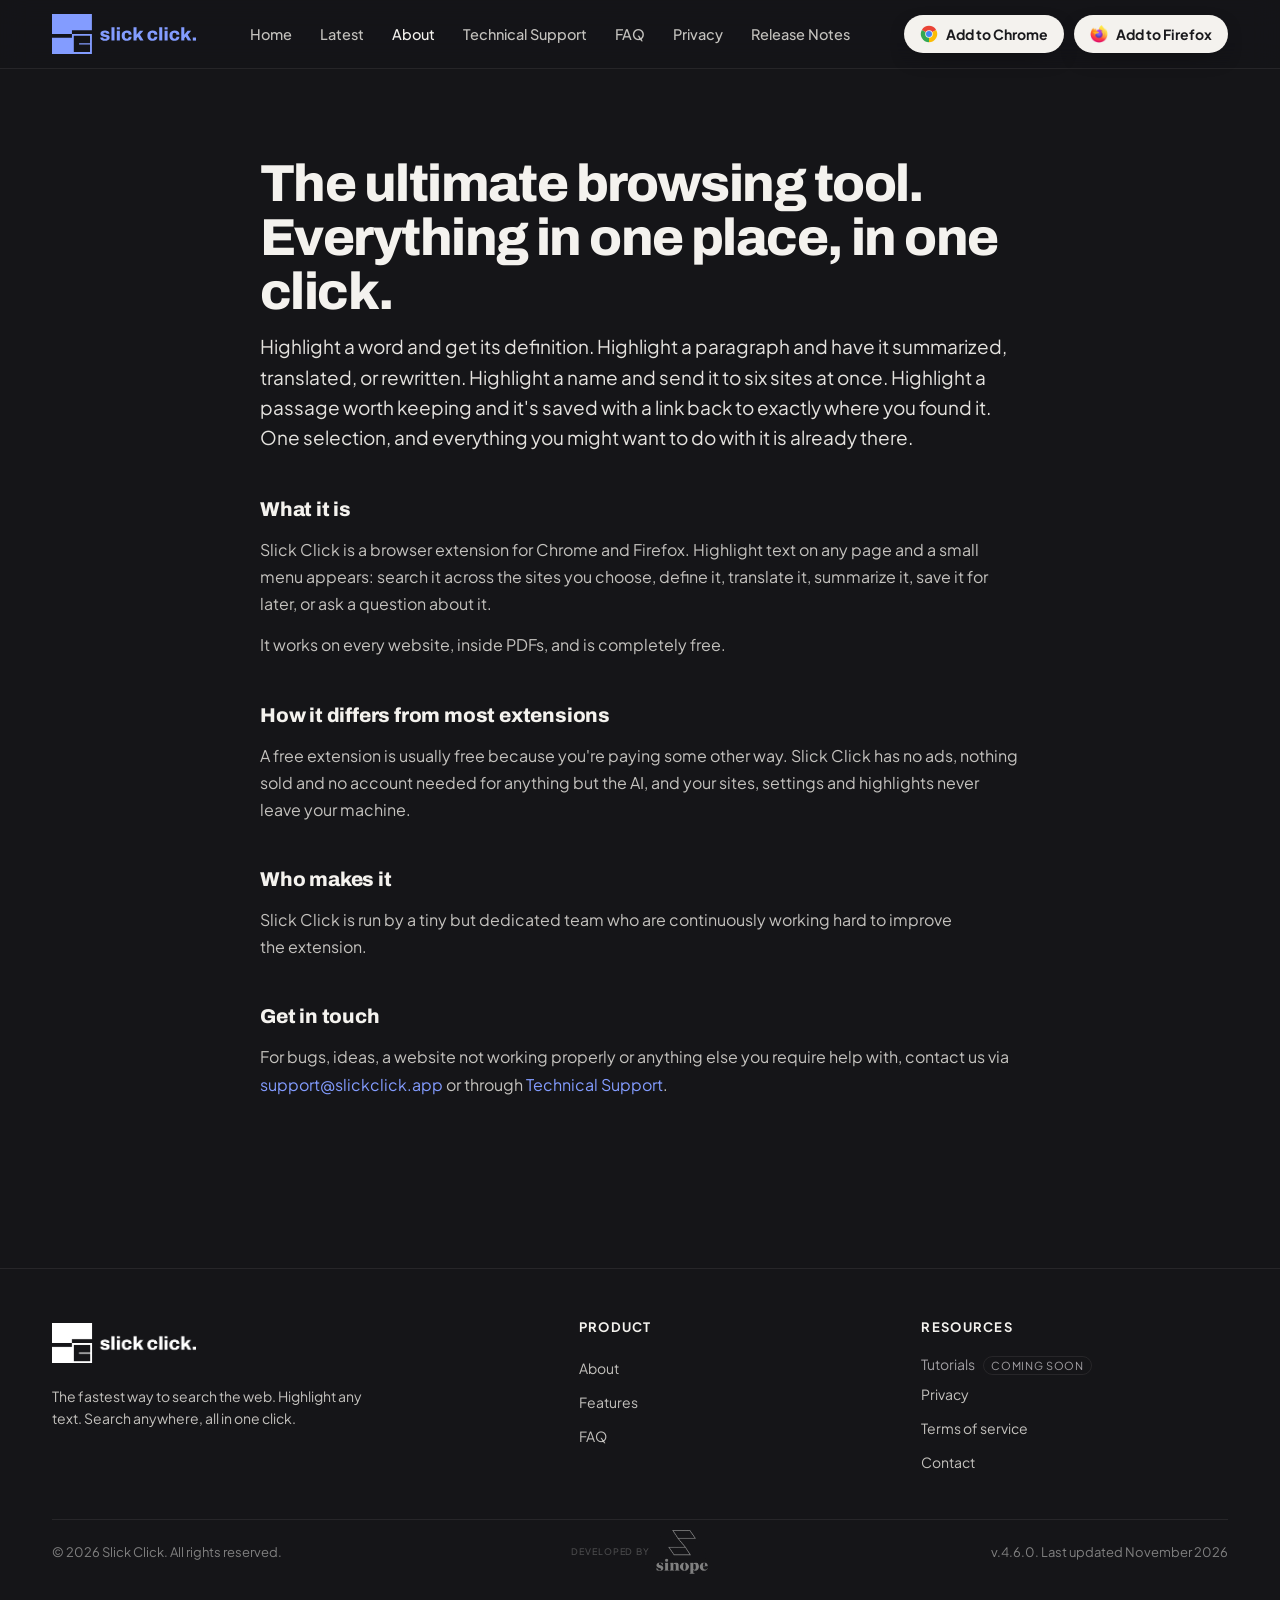
==== commit d7d37b15: "Add files via upload" ====
--- a/about.html
+++ b/about.html
@@ -48,7 +48,7 @@
 <div class="foot-bottom">
 <span>© 2026 Slick Click. All rights reserved.</span>
 <a href="https://sinope.online" class="sinope-credit-plain" title="Sinope, Publisher" aria-label="Developed by Sinope"><span class="dev-by">Developed by</span><img src="sinope-lockup-gray.png" alt="Sinope" /></a>
-<span>v.4.3.0. Last updated November 2026</span>
+<span>v.4.6.0. Last updated November 2026</span>
 </div>
 </div>
 </footer>
